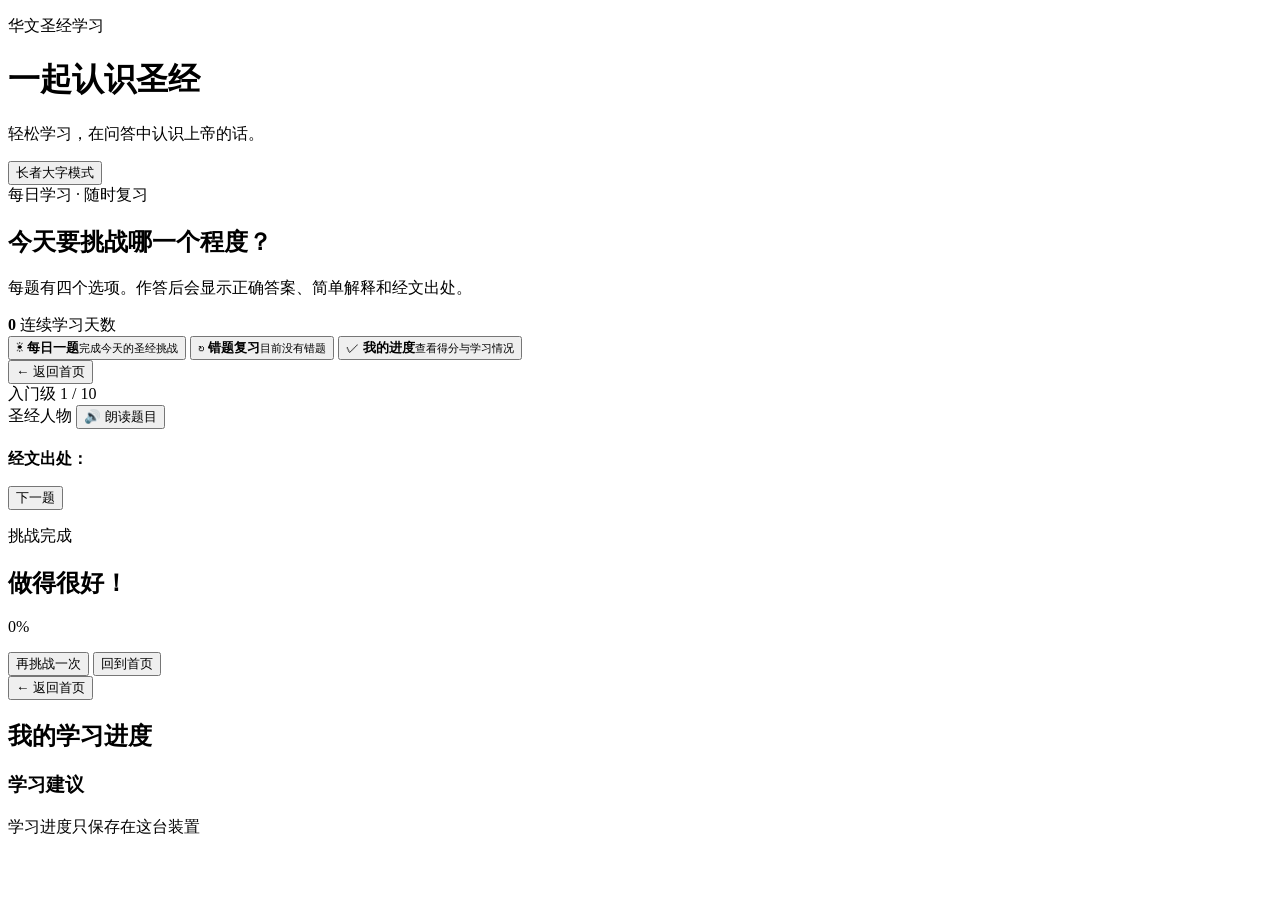
==== easy/index.html @ a71c6d25 "Add easy/index.html for dual-version v2.1" ====
<!DOCTYPE html>
<html lang="zh-CN">
<head>
  <meta charset="UTF-8" />
  <meta name="viewport" content="width=device-width, initial-scale=1.0" />
  <meta name="theme-color" content="#6b4f2a" />
  <title>一起认识圣经・轻松版</title>
  <link rel="stylesheet" href="styles.css" />
</head>
<body>
  <main class="app-shell">
    <header class="topbar">
      <div>
        <p class="eyebrow">华文圣经学习</p>
        <h1>一起认识圣经</h1>
        <p class="subtitle">轻松学习，在问答中认识上帝的话。</p>
      </div>
      <button id="seniorToggle" class="icon-btn" aria-pressed="false">长者大字模式</button>
    </header>

    <section id="homeScreen" class="screen active">
      <div class="welcome-card">
        <div>
          <span class="badge">每日学习 · 随时复习</span>
          <h2>今天要挑战哪一个程度？</h2>
          <p>每题有四个选项。作答后会显示正确答案、简单解释和经文出处。</p>
        </div>
        <div class="streak-box">
          <strong id="streakCount">0</strong>
          <span>连续学习天数</span>
        </div>
      </div>

      <div id="levelGrid" class="level-grid"></div>

      <div class="action-grid">
        <button id="dailyBtn" class="secondary-card">
          <span class="card-icon">☀</span>
          <span><strong>每日一题</strong><small>完成今天的圣经挑战</small></span>
        </button>
        <button id="reviewBtn" class="secondary-card">
          <span class="card-icon">↻</span>
          <span><strong>错题复习</strong><small id="wrongCountLabel">目前没有错题</small></span>
        </button>
        <button id="progressBtn" class="secondary-card">
          <span class="card-icon">✓</span>
          <span><strong>我的进度</strong><small>查看得分与学习情况</small></span>
        </button>
      </div>
    </section>

    <section id="quizScreen" class="screen">
      <div class="quiz-head">
        <button id="backBtn" class="text-btn">← 返回首页</button>
        <div class="quiz-meta">
          <span id="quizLevel">入门级</span>
          <span id="questionCounter">1 / 10</span>
        </div>
      </div>

      <div class="progress-track"><div id="progressBar" class="progress-bar"></div></div>

      <article class="question-card">
        <div class="question-tools">
          <span id="questionCategory" class="badge">圣经人物</span>
          <button id="speakBtn" class="icon-btn">🔊 朗读题目</button>
        </div>
        <h2 id="questionText"></h2>
        <div id="answers" class="answers"></div>
      </article>

      <article id="explanationBox" class="explanation hidden" aria-live="polite">
        <h3 id="resultTitle"></h3>
        <p id="explanationText"></p>
        <p class="reference"><strong>经文出处：</strong><span id="referenceText"></span></p>
        <p id="reflectionText" class="reflection hidden"></p>
        <button id="nextBtn" class="primary-btn">下一题</button>
      </article>
    </section>

    <section id="resultScreen" class="screen">
      <article class="result-card">
        <p class="eyebrow">挑战完成</p>
        <h2 id="resultHeading">做得很好！</h2>
        <div class="score-ring"><span id="scoreValue">0%</span></div>
        <p id="scoreDetail"></p>
        <div id="resultMessage" class="encouragement"></div>
        <div class="result-actions">
          <button id="retryBtn" class="primary-btn">再挑战一次</button>
          <button id="resultHomeBtn" class="outline-btn">回到首页</button>
        </div>
      </article>
    </section>

    <section id="progressScreen" class="screen">
      <div class="quiz-head">
        <button id="progressBackBtn" class="text-btn">← 返回首页</button>
        <h2>我的学习进度</h2>
      </div>
      <div id="statsGrid" class="stats-grid"></div>
      <article class="progress-summary">
        <h3>学习建议</h3>
        <p id="progressAdvice"></p>
      </article>
    </section>
  </main>

  <footer>学习进度只保存在这台装置</footer>
  <script src="app.js"></script>
</body>
</html>
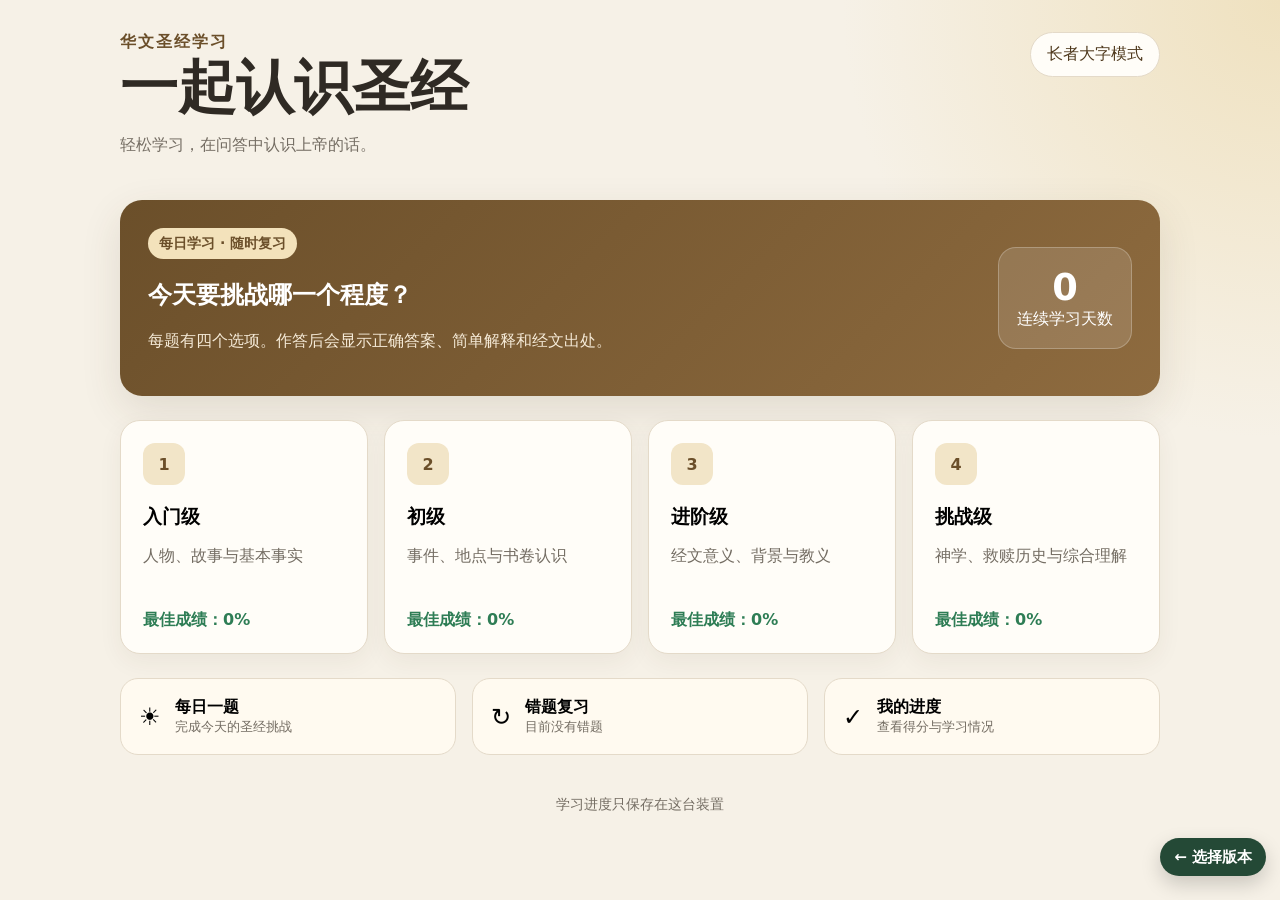
==== commit fded2ffd: "Add version selector button to easy edition" ====
--- a/easy/index.html
+++ b/easy/index.html
@@ -8,6 +8,7 @@
   <link rel="stylesheet" href="styles.css" />
 </head>
 <body>
+  <a href="../" style="position:fixed;right:14px;bottom:24px;z-index:999;padding:10px 14px;border-radius:999px;background:#244936;color:#fff;text-decoration:none;font:700 15px/1.2 system-ui;box-shadow:0 8px 20px rgba(0,0,0,.18)">← 选择版本</a>
   <main class="app-shell">
     <header class="topbar">
       <div>
--- a/easy/styles.css
+++ b/easy/styles.css
@@ -0,0 +1,99 @@
+:root {
+  --bg: #f6f1e7;
+  --paper: #fffdf8;
+  --ink: #2f2a24;
+  --muted: #746d63;
+  --brand: #6b4f2a;
+  --brand-dark: #4f391d;
+  --accent: #c89b4c;
+  --green: #2e7d55;
+  --red: #b44949;
+  --line: #e4dac9;
+  --shadow: 0 14px 40px rgba(74, 55, 29, .12);
+  --radius: 22px;
+  font-size: 16px;
+}
+
+* { box-sizing: border-box; }
+body {
+  margin: 0;
+  color: var(--ink);
+  background: radial-gradient(circle at top right, #efe1bf 0, transparent 28%), var(--bg);
+  font-family: "Noto Sans SC", "Microsoft YaHei", system-ui, sans-serif;
+  min-height: 100vh;
+}
+button { font: inherit; }
+button:focus-visible { outline: 3px solid var(--accent); outline-offset: 3px; }
+.app-shell { width: min(1040px, 92vw); margin: 0 auto; padding: 32px 0 20px; }
+.topbar { display: flex; justify-content: space-between; gap: 20px; align-items: flex-start; margin-bottom: 28px; }
+h1 { margin: 4px 0 6px; font-size: clamp(2rem, 5vw, 3.6rem); line-height: 1.08; }
+h2 { line-height: 1.35; }
+.eyebrow { color: var(--brand); letter-spacing: .12em; font-weight: 800; margin: 0; }
+.subtitle, .welcome-card p, small { color: var(--muted); }
+.icon-btn, .text-btn, .outline-btn, .primary-btn { border: 0; cursor: pointer; }
+.icon-btn { background: var(--paper); border: 1px solid var(--line); border-radius: 999px; padding: 11px 16px; color: var(--brand-dark); }
+.screen { display: none; }
+.screen.active { display: block; }
+.welcome-card { background: linear-gradient(135deg, #6b4f2a, #8e6b3f); color: #fff; padding: 28px; border-radius: var(--radius); display: flex; justify-content: space-between; gap: 24px; align-items: center; box-shadow: var(--shadow); }
+.welcome-card p { color: #f5ead7; max-width: 650px; }
+.badge { display: inline-block; background: #f3e2bb; color: #6b4f2a; padding: 6px 11px; border-radius: 999px; font-size: .88rem; font-weight: 800; }
+.streak-box { min-width: 130px; background: rgba(255,255,255,.13); border: 1px solid rgba(255,255,255,.24); border-radius: 18px; padding: 18px; text-align: center; }
+.streak-box strong { display: block; font-size: 2.3rem; }
+.level-grid { display: grid; grid-template-columns: repeat(4, 1fr); gap: 16px; margin: 24px 0; }
+.level-card { border: 1px solid var(--line); background: var(--paper); border-radius: 20px; padding: 22px; text-align: left; cursor: pointer; transition: .2s ease; box-shadow: 0 8px 24px rgba(74,55,29,.06); }
+.level-card:hover { transform: translateY(-3px); box-shadow: var(--shadow); }
+.level-card .level-no { width: 42px; height: 42px; display: grid; place-items: center; border-radius: 12px; background: #f2e5c8; color: var(--brand); font-weight: 900; }
+.level-card h3 { margin-bottom: 6px; }
+.level-card p { color: var(--muted); min-height: 48px; }
+.level-card .best { color: var(--green); font-weight: 800; }
+.action-grid { display: grid; grid-template-columns: repeat(3, 1fr); gap: 16px; }
+.secondary-card { display: flex; align-items: center; gap: 14px; text-align: left; padding: 18px; border: 1px solid var(--line); border-radius: 18px; background: #fffaf0; cursor: pointer; }
+.secondary-card strong, .secondary-card small { display: block; }
+.card-icon { font-size: 1.5rem; }
+.quiz-head { display: flex; justify-content: space-between; align-items: center; gap: 16px; margin-bottom: 14px; }
+.text-btn { background: transparent; color: var(--brand); font-weight: 800; padding: 8px 0; }
+.quiz-meta { display: flex; gap: 10px; font-weight: 800; color: var(--muted); }
+.progress-track { height: 10px; background: #e7dece; border-radius: 999px; overflow: hidden; margin-bottom: 20px; }
+.progress-bar { height: 100%; width: 0; background: var(--accent); transition: width .3s ease; }
+.question-card, .explanation, .result-card, .progress-summary { background: var(--paper); border: 1px solid var(--line); border-radius: var(--radius); padding: 28px; box-shadow: var(--shadow); }
+.question-tools { display: flex; justify-content: space-between; align-items: center; gap: 10px; }
+.question-card h2 { font-size: clamp(1.45rem, 3vw, 2.15rem); margin: 24px 0; }
+.answers { display: grid; gap: 13px; }
+.answer-btn { width: 100%; display: flex; align-items: center; gap: 14px; border: 2px solid var(--line); background: #fff; border-radius: 16px; padding: 17px; cursor: pointer; text-align: left; color: var(--ink); }
+.answer-btn:hover:not(:disabled) { border-color: var(--accent); background: #fff9eb; }
+.answer-btn:disabled { cursor: default; }
+.answer-letter { flex: 0 0 auto; width: 34px; height: 34px; display: grid; place-items: center; border-radius: 50%; background: #f1e8d8; font-weight: 900; }
+.answer-btn.correct { border-color: var(--green); background: #eaf7f0; }
+.answer-btn.wrong { border-color: var(--red); background: #fbebeb; }
+.explanation { margin-top: 18px; border-left: 7px solid var(--accent); }
+.explanation h3 { margin-top: 0; }
+.reference { background: #f5eee0; padding: 12px 14px; border-radius: 12px; }
+.reflection { color: var(--brand-dark); font-weight: 700; }
+.hidden { display: none !important; }
+.primary-btn, .outline-btn { padding: 14px 20px; border-radius: 14px; font-weight: 900; }
+.primary-btn { background: var(--brand); color: white; }
+.outline-btn { background: white; color: var(--brand); border: 2px solid var(--brand); }
+.result-card { text-align: center; max-width: 620px; margin: 30px auto; }
+.score-ring { width: 150px; height: 150px; border-radius: 50%; margin: 22px auto; display: grid; place-items: center; border: 14px solid #ead9b7; color: var(--brand); font-size: 2rem; font-weight: 900; }
+.encouragement { padding: 16px; border-radius: 14px; background: #f5eee0; margin: 18px 0; }
+.result-actions { display: flex; justify-content: center; gap: 12px; flex-wrap: wrap; }
+.stats-grid { display: grid; grid-template-columns: repeat(4,1fr); gap: 16px; margin: 20px 0; }
+.stat-card { background: var(--paper); border: 1px solid var(--line); border-radius: 18px; padding: 20px; }
+.stat-card strong { display: block; font-size: 1.8rem; color: var(--brand); margin-top: 6px; }
+footer { text-align: center; color: var(--muted); padding: 20px; font-size: .9rem; }
+body.senior { font-size: 1.22rem; }
+body.senior .answer-btn { padding: 22px; }
+body.senior .question-card h2 { font-size: clamp(1.9rem, 4vw, 2.7rem); }
+
+@media (max-width: 800px) {
+  .level-grid { grid-template-columns: repeat(2, 1fr); }
+  .action-grid, .stats-grid { grid-template-columns: 1fr; }
+}
+@media (max-width: 560px) {
+  .app-shell { width: min(94vw, 1040px); padding-top: 20px; }
+  .topbar, .welcome-card, .quiz-head, .question-tools { flex-direction: column; align-items: stretch; }
+  .level-grid { grid-template-columns: 1fr; }
+  .welcome-card { padding: 22px; }
+  .streak-box { width: 100%; }
+  .question-card, .explanation { padding: 20px; }
+}
